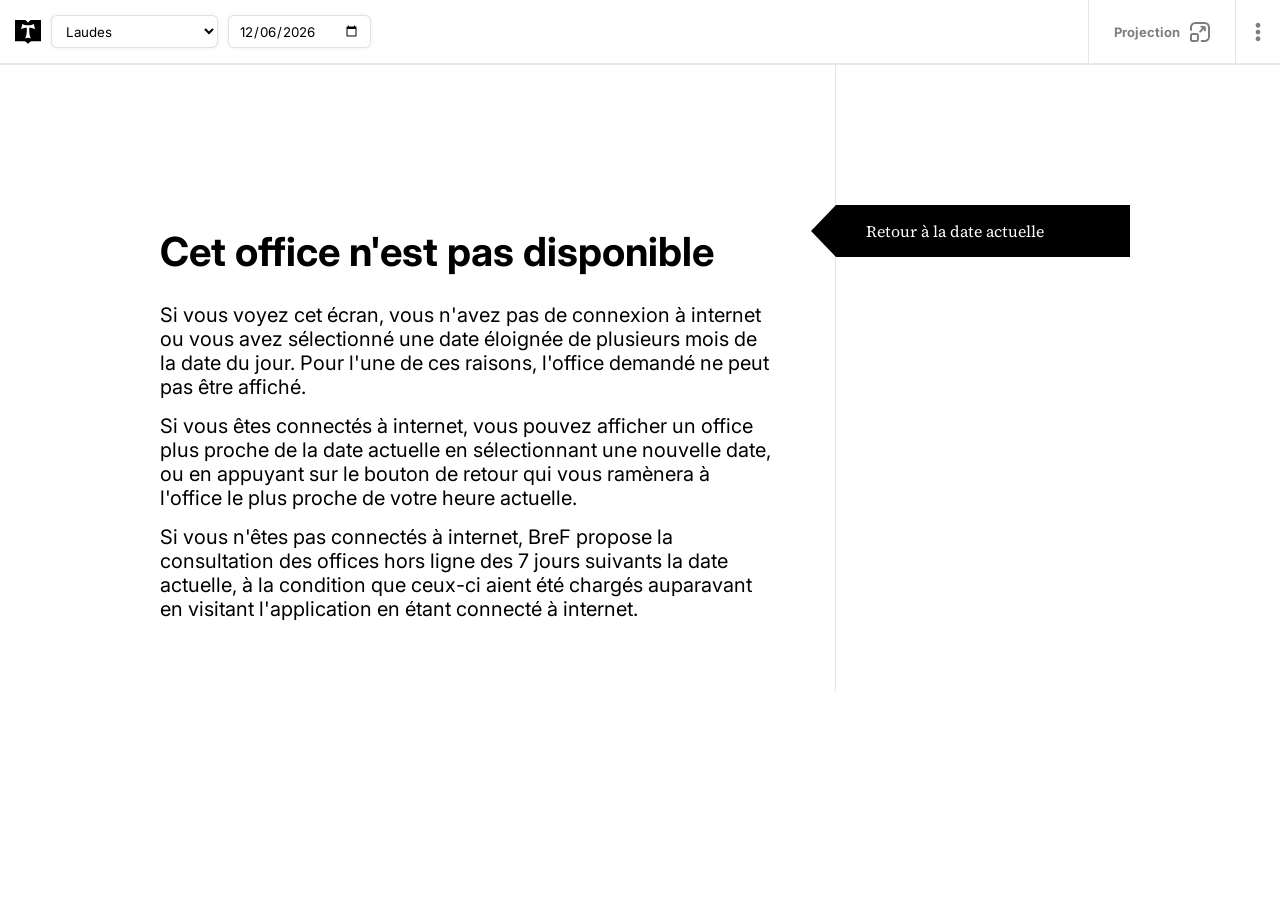
==== index.html @ ff59dc6c "Fixes for initial scroll" ====
<!doctype html>
<html lang="fr">
<head>
  <meta charset="utf-8">
  <title>Bréviaire Franciscain</title>
  <meta name="description" content="Bréviaire et liturgie de la famille franciscaine en francais. ">
  <link rel="manifest" href="sanctoral.webmanifest" />
  <link rel="icon" type="image/png" href="img/favicon.png" />
  <meta name="viewport" content="width=device-width, initial-scale=1, maximum-scale=1.0, user-scalable=0" />

  <link rel="stylesheet" href="css/projection.css">
  <link rel="stylesheet" href="css/responsive.css">
  <link rel="stylesheet" href="https://fonts.googleapis.com/css2?family=Material+Symbols+Outlined:opsz,wght,FILL,GRAD@40,300,0,0" />
</head>

<body>
  <script src="js/jquery-3.6.0.js"></script>
  <script src="js/psaumes_invitatoire.js"></script>
  <script src="js/sanctoral_functions.js"></script>
  <script src='js/missel_functions.js'></script>
  <script src="js/breviaire.js"></script>
  <script src="js/main.js"></script>
  <script src='js/scroll.js'></script>
  <script src="js/form.js"></script>
  <div id="global">
    <div class="main_site">
      <div class="top_bar">
        <div class="left">
          <svg id="logo" width="26" height="24" viewBox="0 0 26 24" fill="none" xmlns="http://www.w3.org/2000/svg">
            <path fill-rule="evenodd" clip-rule="evenodd" d="M0 0H9.27439C10.0835 0 11.9549 0.546443 13.0395 2.7189C14.1175 0.546443 15.9776 0 16.7818 0H26V21.2H16.7818C15.446 21.2 13.8081 22.9322 13.0793 23.8936V24L13.0395 23.9465L13 24V23.8942C12.267 22.9329 10.6186 21.2 9.27439 21.2H0V0ZM11.8032 7.70478C11.8032 7.70478 12.3945 14.571 10 18.5C11.781 17.6918 13.939 17.6037 16 18.5C13.6055 14.571 14.3553 7.70478 14.3553 7.70478C16.5321 7.41375 20.2927 9.14483 20.2927 9.14483C20.2927 9.14483 19.0209 6.98904 19.01 4C16.13 5.71997 10.0325 5.71997 7.14854 4C7.13766 6.98904 5.86585 9.14483 5.86585 9.14483C5.86585 9.14483 9.62643 7.41375 11.8032 7.70478Z" fill="var(--liturgical-color)"/>
          </svg>
          <select id="office" name="office">
            <option value="messes">Messe</option>
            <option value="lectures">Office des Lectures</option>
            <option value="laudes">Laudes</option>
            <option value="tierce">Tierce</option>
            <option value="sexte">Sexte</option>
            <option value="none">None</option>
            <option value="vepres">Vêpres</option>
            <option value="complies">Complies</option>
          </select>
          <input type="date" id="date" name="date">
        </div>
        <div class="right">
          <!--div class="option">
            <input type="button" id="hymne_toggle" value="Afficher Hymne">
          </div-->
          <div class="icon" id="projection">
            <div class="name">Projection</div>
            <svg width="20" height="20" viewBox="0 0 20 20" fill="none" xmlns="http://www.w3.org/2000/svg">
              <path d="M2.52848 12.0651H6.40631C7.25048 12.0651 7.93479 12.9093 7.93479 13.5936V17.4714C7.93479 18.3156 7.25054 18.9999 6.40631 18.9999H2.52848C1.68432 18.9999 1 18.1558 1 17.4714V13.5936C1 12.7494 1.68425 12.0651 2.52848 12.0651Z" stroke="black" stroke-width="2" stroke-linecap="round" stroke-linejoin="round"/>
              <path d="M1.00012 8.10513V5.26322C1.00012 4.1325 1.44926 3.04815 2.24869 2.24857C3.04827 1.44918 4.13269 1 5.26334 1H14.737C15.8677 1 16.9519 1.44913 17.7515 2.24857C18.5509 3.04815 19 4.13257 19 5.26322V14.7369C19 15.8676 18.5509 16.9518 17.7515 17.7514C16.9519 18.5507 15.8675 18.9999 14.7368 18.9999H11.6801" stroke="black" stroke-width="2" stroke-linecap="round" stroke-linejoin="round"/>
              <path d="M14.459 5.23777L10.2463 9.45678" stroke="black" stroke-width="2" stroke-linecap="round" stroke-linejoin="round"/>
              <path d="M15.0147 8.26934L14.7432 5.81875C14.7201 5.59661 14.6216 5.389 14.4642 5.23044C14.3068 5.07187 14.1 4.97185 13.8778 4.94723L11.4272 4.67565" stroke="black" stroke-width="2" stroke-linecap="round" stroke-linejoin="round"/>
            </svg>
          </div>
          <div class="icon" id="plus">
            <svg id="submenu" xmlns="http://www.w3.org/2000/svg" height="24" width="24"><path d="M12.025 21.15q-1 0-1.7-.7t-.7-1.675q0-1 .7-1.7t1.675-.7q1 0 1.688.7.687.7.687 1.7 0 .975-.687 1.675-.688.7-1.663.7Zm0-6.775q-1 0-1.7-.7T9.625 12q0-1 .7-1.688.7-.687 1.675-.687 1 0 1.688.687.687.688.687 1.663 0 1-.687 1.7-.688.7-1.663.7Zm0-6.75q-1 0-1.7-.713-.7-.712-.7-1.687 0-1 .7-1.688.7-.687 1.675-.687 1 0 1.688.687.687.688.687 1.688 0 .975-.687 1.687-.688.713-1.663.713Z"/></svg>
            <div class="dropdown">
              <span class="dropdown_element" onclick="update_office_credits()">Informations</span>
              <!--a href="">Conditions générales d'utilisation</a-->
              <!--a href="">Mentions légales</a-->
              <span class="dropdown_element" onclick="install_prompt()">Installer</span>
              <span class="dropdown_element" onclick="toggleTheme()">Mode Clair / Sombre</span>
              <span id="menuZoom" class="menuZoom dropdown_element"><p>Taille du texte </p>
                <svg xmlns="http://www.w3.org/2000/svg" onclick="zoom_in()" class="topMenu" width="24" height="24" viewBox="0 0 24 24" fill="none" stroke="#000000" stroke-width="1" stroke-linecap="round" stroke-linejoin="round"><circle cx="11" cy="11" r="8"></circle><line x1="21" y1="21" x2="16.65" y2="16.65"></line><line x1="11" y1="8" x2="11" y2="14"></line><line x1="8" y1="11" x2="14" y2="11"></line></svg>
                <svg xmlns="http://www.w3.org/2000/svg" onclick="zoom_out()" class="topMenu" width="24" height="24" viewBox="0 0 24 24" fill="none" stroke="#000000" stroke-width="1" stroke-linecap="round" stroke-linejoin="round"><circle cx="11" cy="11" r="8"></circle><line x1="21" y1="21" x2="16.65" y2="16.65"></line><line x1="8" y1="11" x2="14" y2="11"></line></svg>
              </li>
            </div>
          </div>
        </div>
      </div>
      <div class="menu-mobile">
        <div class="left">
          <svg id="logo" width="26" height="24" viewBox="0 0 26 24" fill="none" xmlns="http://www.w3.org/2000/svg">
            <path fill-rule="evenodd" clip-rule="evenodd" d="M0 0H9.27439C10.0835 0 11.9549 0.546443 13.0395 2.7189C14.1175 0.546443 15.9776 0 16.7818 0H26V21.2H16.7818C15.446 21.2 13.8081 22.9322 13.0793 23.8936V24L13.0395 23.9465L13 24V23.8942C12.267 22.9329 10.6186 21.2 9.27439 21.2H0V0ZM11.8032 7.70478C11.8032 7.70478 12.3945 14.571 10 18.5C11.781 17.6918 13.939 17.6037 16 18.5C13.6055 14.571 14.3553 7.70478 14.3553 7.70478C16.5321 7.41375 20.2927 9.14483 20.2927 9.14483C20.2927 9.14483 19.0209 6.98904 19.01 4C16.13 5.71997 10.0325 5.71997 7.14854 4C7.13766 6.98904 5.86585 9.14483 5.86585 9.14483C5.86585 9.14483 9.62643 7.41375 11.8032 7.70478Z" fill="var(--liturgical-color)"/>
          </svg>
          <div class="options">
            <select id="officeMob" name="office">
              <option value="messes">Messe</option>
              <option value="lectures">Lectures</option>
              <option value="laudes">Laudes</option>
              <option value="tierce">Tierce</option>
              <option value="sexte">Sexte</option>
              <option value="none">None</option>
              <option value="vepres">Vêpres</option>
              <option value="complies">Complies</option>
            </select>
          </div>
        </div>
        <div class="right">
          <svg id="multiple-choice" xmlns="http://www.w3.org/2000/svg" width="24" height="24" viewBox="0 0 24 24" fill="none" stroke="#000000" stroke-width="2.5" stroke-linecap="round" stroke-linejoin="round"><circle cx="12" cy="12" r="10"></circle><line x1="12" y1="16" x2="12" y2="12"></line><line x1="12" y1="8" x2="12.01" y2="8"></line></svg>
          <svg id="calendar" xmlns="http://www.w3.org/2000/svg" height="24" width="24"><path d="M5.075 22.2q-.95 0-1.612-.662-.663-.663-.663-1.613V6.075q0-.95.663-1.613.662-.662 1.612-.662H6v-2h2.15v2h7.7v-2H18v2h.925q.95 0 1.613.662.662.663.662 1.613v6.05h-2.275V10H5.075v9.925H12V22.2Zm17.275-4.9-2.3-2.3.725-.725q.3-.325.787-.325.488 0 .788.325l.725.725q.325.3.325.787 0 .488-.325.788ZM14 23.35v-2.325l5.35-5.325 2.3 2.3-5.325 5.35Z"/></svg>
          <svg id="menu-mobile" xmlns="http://www.w3.org/2000/svg" height="24" width="24"><path d="M12 20.275q-.85 0-1.475-.612-.625-.613-.625-1.488 0-.85.625-1.463Q11.15 16.1 12 16.1q.875 0 1.488.612.612.613.612 1.463 0 .875-.612 1.488-.613.612-1.488.612Zm0-6.175q-.85 0-1.475-.625Q9.9 12.85 9.9 12q0-.875.625-1.488Q11.15 9.9 12 9.9q.875 0 1.488.612.612.613.612 1.488 0 .85-.612 1.475-.613.625-1.488.625Zm0-6.2q-.85 0-1.475-.613Q9.9 6.675 9.9 5.825q0-.875.625-1.488.625-.612 1.475-.612.875 0 1.488.612.612.613.612 1.488 0 .85-.612 1.462Q12.875 7.9 12 7.9Z"/></svg>
        </div>
      </div>

      <div class="sous-menu-mobile">
        <div class="office_sommaire"></div>
      </div>

      <div style="display: flex;" class="office_choice"></div>
      <div class="main_content">
        <div class="content_child container_site" id="global_container" style="font-size: 20px">
          <div class="office_biographie"></div>
          <div id="firstScroll"></div>
          <div class="office_titre"></div>
          <div class="office_content"></div>
        </div>
        <div class="content_child container_menu_site">
          <div class="office_titre"></div>
          <div class="office_sommaire"></div>
        </div>
      </div>
    </div>
    <div class="full_screen displayNone">
      <div id="stop_projection">
        Appuyer sur <span>ECHAP</span> pour quitter
      </div>

      <div class="office_titre"></div>
      <div class="office_content">
      </div>
    </div>

    <aside id="calendar-pop" class="popup">
      <span class="close"></span>
      <h4>Choisir une date :</h4>
      <input type="date" id="dateMob" name="date">
    </aside>
    <aside id="multiple-choice-pop" class="popup">
      <span class="close"></span>
      <h4>Choisir un office :</h4>
      <div class="office_choice_mob"></div>
    </aside>
    <aside id="menu-pop" class="popup">
      <span class="close"></span>
      <svg id="logo" width="26" height="24" viewBox="0 0 26 24" fill="none" xmlns="http://www.w3.org/2000/svg">
        <path fill-rule="evenodd" clip-rule="evenodd" d="M0 0H9.27439C10.0835 0 11.9549 0.546443 13.0395 2.7189C14.1175 0.546443 15.9776 0 16.7818 0H26V21.2H16.7818C15.446 21.2 13.8081 22.9322 13.0793 23.8936V24L13.0395 23.9465L13 24V23.8942C12.267 22.9329 10.6186 21.2 9.27439 21.2H0V0ZM11.8032 7.70478C11.8032 7.70478 12.3945 14.571 10 18.5C11.781 17.6918 13.939 17.6037 16 18.5C13.6055 14.571 14.3553 7.70478 14.3553 7.70478C16.5321 7.41375 20.2927 9.14483 20.2927 9.14483C20.2927 9.14483 19.0209 6.98904 19.01 4C16.13 5.71997 10.0325 5.71997 7.14854 4C7.13766 6.98904 5.86585 9.14483 5.86585 9.14483C5.86585 9.14483 9.62643 7.41375 11.8032 7.70478Z" fill="var(--liturgical-color)"></path>
      </svg>

      <ul>
        <li><span class="dropdown_element" onclick="update_office_credits()">Informations</span></li>
        <li><span class="dropdown_element" onclick="install_prompt()">Installer</span></li>
        <li><span class="dropdown_element" onclick="toggleTheme()">Mode Clair / Sombre</span></li>
        <li class="menuZoom"><p>Taille du texte </p>
          <svg xmlns="http://www.w3.org/2000/svg" onclick="zoom_in()" class="topMenu" width="30" height="30" viewBox="0 0 24 24" fill="none" stroke="#000000" stroke-width="2" stroke-linecap="round" stroke-linejoin="round" style="filter: invert(var(--filter-value))"><circle cx="11" cy="11" r="8"></circle><line x1="21" y1="21" x2="16.65" y2="16.65"></line><line x1="11" y1="8" x2="11" y2="14"></line><line x1="8" y1="11" x2="14" y2="11"></line></svg>
          <svg xmlns="http://www.w3.org/2000/svg" onclick="zoom_out()" class="topMenu" width="30" height="30" viewBox="0 0 24 24" fill="none" stroke="#000000" stroke-width="2" stroke-linecap="round" stroke-linejoin="round" style="filter: invert(var(--filter-value))"><circle cx="11" cy="11" r="8"></circle><line x1="21" y1="21" x2="16.65" y2="16.65"></line><line x1="8" y1="11" x2="14" y2="11"></line></svg>
        </li>
      </ul>

    </aside>
    <div id="background"></div>
  </div>
</body>

</html>
---- css/projection.css ----
@import url('https://fonts.googleapis.com/css2?family=Inter:wght@400;700&display=swap');
@import url('https://fonts.googleapis.com/css2?family=Source+Serif+Pro:ital,wght@0,400;0,700;1,400;1,700&display=swap');

* {
  box-sizing: border-box;
  scroll-behavior: smooth;
}

:root {
  --border: #E6E6E6;
  --grey: #888888;
  --background-color: #ffffff;
  --text-color: #000000;
  --filter-value: 0;
  --shadow-color: #ebebebf5;
  --menu-color: #ffffff;
  --alt-menu-color: #f5f5f5;
  --hover-color: #dadada;
  --liturgical-white: rgb(226, 154, 0);
  --liturgical-green: rgb(0, 126, 48);
  --liturgical-red: rgb(171, 44, 44);
  --liturgical-purple: rgb(97, 44, 102);
  --liturgical-pink: rgb(204, 53, 166);
  --liturgical-default: rgb(0, 0, 0);
}

[data-theme="dark"] {
  --border: #303030; 
  --background-color: #121212;
  --text-color: #e0e0e0;
  --filter-value: 1;
  --shadow-color: #404040f5; 
  --menu-color: #333333;
  --alt-menu-color: #1f1f1f;
  --hover-color: #2c2c2c;
  --liturgical-white: rgb(255, 175, 55);
  --liturgical-green: rgb(11, 193, 99);
  --liturgical-red: rgb(225, 69, 69);
  --liturgical-purple: rgb(192, 45, 192);
  --liturgical-pink: rgb(255, 75, 255);
  --liturgical-default: rgb(217, 217, 217);
}

/*Liturgical color changes*/
.color_liturgy_white{
  --liturgical-color: rgb(226, 154, 0);
  --liturgical-color-alt: var(--liturgical-white);
}

.color_liturgy_green{
  --liturgical-color: rgb(0, 126, 48);
  --liturgical-color-alt: var(--liturgical-green);
}

.color_liturgy_red{
  --liturgical-color: rgb(171, 44, 44);
  --liturgical-color-alt: var(--liturgical-red);
}

.color_liturgy_purple{
  --liturgical-color: rgb(97, 44, 102);
  --liturgical-color-alt: var(--liturgical-purple);
}

.color_liturgy_pink{
  --liturgical-color: rgb(204, 53, 166);
  --liturgical-color-alt: var(--liturgical-pink);
}

.color_liturgy_default{
  --liturgical-color: rgb(0, 0, 0);
  --liturgical-color-alt: var(--liturgical-default);
}


html {
  overscroll-behavior: contain;
}

body{
  font-family: 'Inter', sans-serif;
  margin: 0px;
  background-color: var(--background-color);
  color: var(--text-color);
}

input, select {
  cursor: pointer;
  border-radius: 6px;
  border: 1px solid rgb(64 68 82 / 16%);
  box-shadow: rgb(0 0 0 / 0%) 0px 0px 0px 0px, rgb(64 68 82 / 8%) 0px 0px 5px 0px;
  height: 33px;
  padding: 0 10px;
  transition: background-color 0.24s ease 0s, box-shadow 0.24s ease 0s, border-color 0.24s ease 0s;
  font-family: 'Inter', sans-serif;
  outline: none;
  color: var(--text-color);
  background-color: var(--menu-color);
}

input[type="button"] {
  background-color: #ffffff;
}

input:hover, select:hover {
  box-shadow: rgba(64, 68, 82, 0.05) 0px 3px 9px 0px, rgba(64, 68, 82, 0.05) 0px 0px 5px 0px;
}

input:focus, select:focus {
  box-shadow: 0 0 0 0 transparent, rgb(64 68 82 / 16%) 0 0 0 1px, 0 0 0 3px rgba(0, 0, 0, 0.36), 0 0 0 0 transparent;
  0 0 transparent;
  border-color: #ffffff;
}

label {
  cursor: pointer;
}

p {
  margin-top: 15px;
  margin-bottom: 0;
}

/*Projection and full screen styles*/
.full_screen {
  height: 100%;
  width: 100%;
  top: 0;
  overflow: scroll;

  -ms-overflow-style: none;  /* IE and Edge */
  scrollbar-width: none;  /* Firefox */

  padding: 60px;
  padding-bottom: 300px;
  color: #ffffff;
  background: #000000;
  z-index: 9999;
  position: absolute;
}

.full_screen::-webkit-scrollbar {
  display: none;
}

.displayNone{
  display: none;
}

.full_screen .text_part {
  font-family: 'Inter', sans-serif;
  font-size: 40px;
}

.full_screen .verse_number {
  font-size: 30px;
  color: rgb(255 255 255 / 35%)!important;
}

.full_screen .office_titre h1 {
  font-size: 100px;
}

.full_screen .office_titre h2 {
  font-size: 50px;
  padding-bottom: 80px;
  color: gray;
}

#stop_projection {
  opacity: .5;
  cursor: pointer;
  text-align: right;
}

#stop_projection span {
  background-color: #fff;
  color: black;
  border-radius: 8px;
  font-size: 12px;
  padding: 5px;
  display: inline-block;
  vertical-align: middle;
}

/*Main page styles*/
.office_choice input[type="radio"] {
  display: none!important;
}

.office_choice p {
  margin: 0;
  font-style: italic;
}

.office_choice p:nth-child(1) {
  text-transform: uppercase;
  font-style: normal;
}

.office_choice label {
  font-family: 'Source Serif Pro', Serif;
  font-size: 14px;
  opacity: .5;
  padding: 20px 10px 17px 10px;
  border-bottom: 3px solid var(--alt-menu-color);
  transition: .3s opacity ease;
}

.office_choice input:checked + label {
  opacity: 1;
  border-bottom: 3px solid var(--text-color);
}

.office_choice label:hover {
  opacity: 1;
}

.psaume_invitatoire_select {
  /*display: none;*/
  font-family: 'Inter', sans-serif;
  font-weight: inherit;
  padding: 0px;
  padding-right: 50px;
  height: auto;
  font-size: inherit;
  border: 0px solid #ffffff;
  -webkit-appearance: none;
  -moz-appearance: none;
  appearance: none;
  background: url("data:image/svg+xml,%3Csvg version='1.1' id='Capa_1' xmlns='http://www.w3.org/2000/svg' xmlns:xlink='http://www.w3.org/1999/xlink' x='0px' y='0px' width='284.929px' height='284.929px' viewBox='0 0 284.929 284.929' style='enable-background:new 0 0 284.929 284.929;' xml:space='preserve'%3E%3Cg%3E%3Cpath d='M282.082,76.511l-14.274-14.273c-1.902-1.906-4.093-2.856-6.57-2.856c-2.471,0-4.661,0.95-6.563,2.856L142.466,174.441 L30.262,62.241c-1.903-1.906-4.093-2.856-6.567-2.856c-2.475,0-4.665,0.95-6.567,2.856L2.856,76.515C0.95,78.417,0,80.607,0,83.082 c0,2.473,0.953,4.663,2.856,6.565l133.043,133.046c1.902,1.903,4.093,2.854,6.567,2.854s4.661-0.951,6.562-2.854L282.082,89.647 c1.902-1.903,2.847-4.093,2.847-6.565C284.929,80.607,283.984,78.417,282.082,76.511z' fill='rgb(120, 120, 120)'/%3E%3C/g%3E%3C/svg%3E") 98% / 6% no-repeat;
  background-color: inherit;
  color: inherit;
}


.main_content {
  display: flex;
  max-width: 980px;
  margin: auto;
}

.container_site {
  margin-top: 10px;
  padding-top: 190px;
  padding-bottom: 70px;
  padding-right: 60px;
  padding-left: 10px;
  overflow-y: scroll;
  width: 70%;
  -ms-overflow-style: none;
  scrollbar-width: none;
  border-right: 1px solid var(--border);
  height: 100%;
}

#introduction p:nth-child(1) {
  margin-top: 0;
}

.container_site::-webkit-scrollbar {
  display: none;
}

.container_menu_site {
  width: 30%;
  padding-left: 30px;
  padding-top: 25px;
  margin-top: 135px;
  top: 135px;
  position: sticky;
  height: 100%;

}

.office_titre h1 {
  margin-top: 40px;
  font-size: 20px;
}
.office_titre h2 {
  margin-top: 5px;
  font-weight: 400;
  font-size: 18px;
  color: #6e6e6e;
  margin-bottom: 0px;
}

.office_sommaire ul {
  margin-top: 45px;
  list-style: none;
  padding: 0;
}

@media (min-width: 900px) {

.office_sommaire a.anchor_selected {
  color: #ffffff;
}

.office_sommaire a.anchor_selected::after {
  width: 30px;
  height: 100%;
  position: absolute;
  left: -30px;
  content: '';
  background-color: var(--liturgical-color);
  top: 0;
}



.color_liturgy_white .office_sommaire a.anchor_selected::before{
  background-image: url("../img/polygon_white.svg");
}

.color_liturgy_green .office_sommaire a.anchor_selected::before{
  background-image: url("../img/polygon_green.svg");
}

.color_liturgy_red .office_sommaire a.anchor_selected::before{
  background-image: url("../img/polygon_red.svg");
}

.color_liturgy_purple .office_sommaire a.anchor_selected::before{
  background-image: url("../img/polygon_purple.svg");
}

.color_liturgy_pink .office_sommaire a.anchor_selected::before {
  background-image: url("../img/polygon_pink.svg");
}

.color_liturgy_default .office_sommaire a.anchor_selected::before {
  background-image: url("../img/polygon_default.svg");
}

}


.office_sommaire a.anchor_selected::before {
  content: '';
  height: 100%;
  width: 40px;
  position: absolute;
  background-size: contain;
  background-repeat: no-repeat;
  background-position: right;
  left: -70px;
  top: 0;
}

.office_sommaire a {
  font-family: 'Source Serif Pro', Serif;
  font-size: 16px;
  padding: 15px 0;
  display: block;
  color: var(--grey);
  text-decoration: none;
  position: relative;
}



.office_text {
  font-family: 'Source Serif Pro', Serif;
  /*font-size: 20px;*/
}

#firstScroll {
  scroll-margin-top: 145px;
}

.biographie {
  font-family: 'Source Serif Pro', Serif;
  font-size: 90%;
  line-height: 1.5;
  text-align: justify;
  margin-top: 0px!important;
  padding-bottom: 20px;
}

.biographie h2 {
  margin-top: 0px !important;
  text-align: left;
}


.text_part {
  scroll-margin-top: calc(155px + 50px);
  margin-top: 60px;
}

.text_part h2 {
  font-family: 'Inter', sans-serif;
  margin-top: 40px;
}

.text_part h3 {
  font-family: 'Inter', sans-serif;
}

.top_bar .right {
  display: flex;
  align-items: center;
  position: relative;
}

.contenu_additionnel p{
  margin-top: 50px;
}

.top_bar .left {
  align-items: center;
  display: flex;
  gap: 10px;
  position: relative;
}

#plus {
  position: relative;
}

.dropdown {
  display: none;
  position: fixed;
  top: 64px;
  background-color: var(--background-color);
  right: 0;
  width: 200px;
  box-shadow: 0 5px 16px 0px #0000000d;
  border-radius: 0px 0px 6px 6px;
  padding: 10px;
}

.dropdown.active {
  display: block;
}

.dropdown_element {
  padding: 10px;
  display: block;
  text-decoration: none;
  color: var(--text-color);
  font-weight: 400;
  border-radius: 6px;
}

.dropdown_element:hover {
  background-color: var(--hover-color);
}

.dropdown_element p {
  margin: 4px 0px;
}

#plus svg {
  user-select: none;
}

.full_screen .liturgical_symbol {
  color: #ffffff;
}

.top_bar .option {
  margin-right: 20px;
}

/*#psaume_invitatoire_select {
  display: none;
}*/

/*.office_laudes #psaume_invitatoire_select {
  display: inline-block;
}*/

.top_bar .icon {
  display: flex;
  gap: 10px;
  color: var(--text-color);
  font-weight: bold;
  cursor: pointer;
  font-size: 13px;
  align-items: center;
  border-left: 1px solid var(--border);
  height: 64px;
  padding: 0 25px;
}

.top_bar .icon .name, .top_bar .icon svg {
  opacity: .5;
  transition: .3s opacity ease, .3s background-color ease;

}

.top_bar .icon svg {
  filter: invert(var(--filter-value));
}

.top_bar .icon:hover .name, .top_bar .icon:hover svg {
  opacity: 1;
}

.top_bar .icon#plus {
  padding: 0 10px;
}

.top_bar .icon:hover {
  opacity: 1;
}

.office_choice {
  gap: 30px;
  padding: 0 20px;
  background-color: var(--alt-menu-color);
  border-bottom: 1px solid var(--border);
  position: fixed;
  top: 64px;
  width: 100%;
  z-index: 1;
}

.top_bar {
  height: 64px;
  border-bottom: 1px solid var(--border);
  background-color: var(--background-color);
  display: flex;
  align-items: center;
  padding: 0 15px;
  gap: 8px;
  position: fixed;
  top: 0;
  width: 100%;
  justify-content: space-between;
  padding-right: 0;
  z-index: 10;
}

.menuZoom {
  display: grid;
  grid-template-columns: 64% 18% 18%;
  grid-template-rows: auto;
}

.topMenu {
  margin: 0px 10px;
  opacity: 1;
}

/*Anchors styles*/
.anchor_selected{
  background-color: var(--liturgical-color);
}

.verse_number{
  color: var(--liturgical-color-alt);
  font-size: 60%;
}

.liturgical_symbol{
  color: var(--liturgical-color-alt);
}
---- css/responsive.css ----
.menu-mobile, .sous-menu-mobile, .main_content .container_site .office_titre {
    display: none;
}

aside {
    display: none;
}

@media (max-width: 900px) {

    aside {
        display: block;
    }

    #firstScroll {
        scroll-margin-top: 100px;
      }

    .text_part {
        scroll-margin-top: 120px;
        margin-top: 70px;
      }

      .text_part h2 {
        margin-top: 40px;
      }

    .container_site .office_titre {
        display: block!important;
        margin-bottom: 0px;
    }

    .office_titre h1 {
        font-size: 28px;
    }

    .menu-mobile {
        height: 50px;
        width: 100%;
        position: fixed;
        top: 0;
        background: var(--background-color);
        box-shadow: 0px 1px 0px var(--shadow-color);
        display: flex;
        align-items: center;
        justify-content: space-between;
        padding: 0 15px;
        z-index: 10;
    }

    .top_bar {
        display: none;
    }

    .office_choice, .container_menu_site {
        display: none!important;
    }

    .container_site {
        width: 100%;
        padding: 15px;
        padding-top: 130px;
    }

    .sous-menu-mobile {
        position: fixed;
        top: 50px;
        display: block;
        height: 50px;
        background: var(--background-color);
        box-shadow: 0px 1px 0px var(--shadow-color);
        width: 100%;
        padding: 0 10px;
    }

    .office_sommaire {
        overflow-x: scroll;
        -ms-overflow-style: none;  /* IE and Edge */
        scrollbar-width: none;  /* Firefox */
    }

    .office_sommaire::-webkit-scrollbar {
        display: none;
    }

    .sous-menu-mobile ul {
        display: flex;
        width: 100%;
        margin: 0;
    }

    .menu-mobile .left {
        display: flex;
        align-items: center;
        gap: 20px;
    }

    .menu-mobile .options {
        display: flex;
    }

    .options select {
        max-width: 115px;
    }

    .menu-mobile .right svg {
        opacity: .5;
        filter: invert(var(--filter-value));
    }

    .menu-mobile .right {
        display: flex;
        gap: 10px;
        align-items: center;
    }

    .office_sommaire a {
        padding: 15px 10px 12px 10px;
        white-space: nowrap;
    }

    .color_liturgy_green .office_sommaire a.anchor_selected::before, .color_liturgy_green .office_sommaire a.anchor_selected::after {
        display: none;
    }

    .anchor_selected {
        background-color: var(--background-color);
    }

    .office_sommaire a {
        border-bottom: 4px solid transparent;
    }

    .office_sommaire a.anchor_selected {
        color: var(--text-color);
        border-color: var(--liturgical-color);
    }

    .office_sommaire a.anchor_selected::before {
        display: none;
        width: 0px;
    }



    .office_choice_mob input[type="radio"] {
        display: none!important;
      }

      .office_choice_mob p {
        margin: 0;
        font-style: italic;
      }

      .office_choice_mob p:nth-child(1) {
        text-transform: uppercase;
        font-style: normal;
      }

      .office_choice_mob label {
        font-family: 'Source Serif Pro', Serif;
        font-size: 16px;
        color: gray;
        margin: 5px;
        /*padding: 20px 10px 17px 10px;*/
        /*border-bottom: 3px solid #F5F5F5;*/
        transition: .3s color ease;
      }

      .office_choice_mob input[type="radio"]:checked+label {

        background-color: #c7c7c7;
        color: var(--text-color)
        /*border-bottom: 3px solid #000;*/
      }




    #background {
        position: fixed;
        z-index: 9998;
        background-color: #000000;
        height: 100%;
        width: 100%;
        top: 0;
        opacity: .7;
        display: none;
    }

    .popup {
        position: fixed;
        bottom: 0;
        z-index: 9999;
        background-color: var(--background-color);
        color: var(--text-color);
        width: 100%;
        padding: 40px;
        border-radius: 12px 12px 0px 0;
    }

    .popup h4 {
        margin-top: 0;
    }

    .popup input {
        width: 100%;
    }

    aside.popup {
        transition: .3s transform ease;
        transform: translateY(100%);
    }

    body.calendar-open aside#calendar-pop, body.setting-open aside#setting-pop, body.multiple-choice-open aside#multiple-choice-pop {
        transform: translateY(0%);
    }

    body.background-open #background{
        display: block;
    }

    #menu-pop {
        top: 0;
        right: 0;
        transform: translate(100%, 0);
        width: 80%;
        border-radius: 0px;
        padding: 0;
    }

    #menu-pop #logo {
        width: 70px;
        height: auto;
        margin: 20px;
    }

    #menu-pop span {
        display: block;
        color: var(--text-color);
        padding: 18px 20px;
        font-size: 16px;
        font-weight: bold;
        text-decoration: none;
        /* margin: 8px 0; */
    }

    #menu-pop p {
        color: var(--text-color);
        display: block;
        padding: 5px 20px;
        font-size: 16px;
        font-weight: bold;
        text-decoration: none;
        margin: 13px 0;
    }

    .topMenu {
        margin: 12px 10px;

    }

    .menuZoom {
        display: grid;
        grid-template-columns: 64% 18% 18%;
        grid-template-rows: auto;
    }

    #menu-pop ul {
        border-top: 1px solid var(--shadow-color);
        padding: 0;
        list-style: none;
        margin: 0;
    }

    #menu-pop ul li {
        border-bottom: 1px solid var(--shadow-color);
    }

    #menu-pop ul li a {
        padding: 5px 20px;
    }

    body.menu-open #menu-pop {
        transform: translate(0%, 0);
    }

    span.close {
        background-image: url('../img/close.svg');
        background-size: contain;
        height: 30px;
        width: 30px;
        content: '';
        cursor: pointer;
        display: block;
        opacity: .5;
        position: absolute;
        right: 20px;
        top: 20px;
        padding: 0px !important;
        filter: invert(var(--filter-value));
    }

}
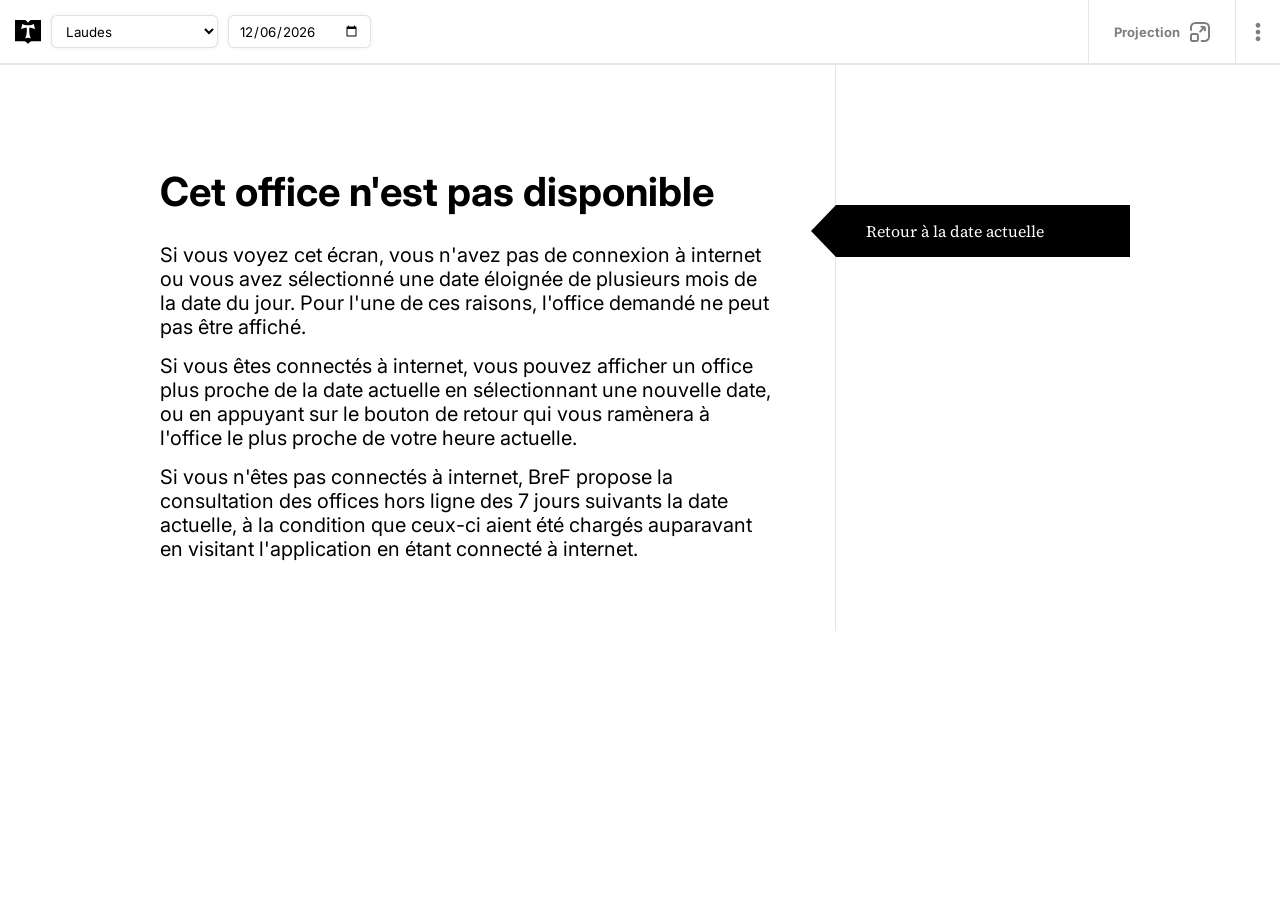
==== commit 620b069b: "Ajout consécrations à Marie" ====
--- a/index.html
+++ b/index.html
@@ -58,14 +58,13 @@
             <svg id="submenu" xmlns="http://www.w3.org/2000/svg" height="24" width="24"><path d="M12.025 21.15q-1 0-1.7-.7t-.7-1.675q0-1 .7-1.7t1.675-.7q1 0 1.688.7.687.7.687 1.7 0 .975-.687 1.675-.688.7-1.663.7Zm0-6.775q-1 0-1.7-.7T9.625 12q0-1 .7-1.688.7-.687 1.675-.687 1 0 1.688.687.687.688.687 1.663 0 1-.687 1.7-.688.7-1.663.7Zm0-6.75q-1 0-1.7-.713-.7-.712-.7-1.687 0-1 .7-1.688.7-.687 1.675-.687 1 0 1.688.687.687.688.687 1.688 0 .975-.687 1.687-.688.713-1.663.713Z"/></svg>
             <div class="dropdown">
               <span class="dropdown_element" onclick="update_office_credits()">Informations</span>
-              <!--a href="">Conditions générales d'utilisation</a-->
-              <!--a href="">Mentions légales</a-->
-              <span class="dropdown_element" onclick="install_prompt()">Installer</span>
+              <span class="dropdown_element" id="install_button" onclick="install_prompt()" style="display: none;">Installer</span>
               <span class="dropdown_element" onclick="toggleTheme()">Mode Clair / Sombre</span>
               <span id="menuZoom" class="menuZoom dropdown_element"><p>Taille du texte </p>
                 <svg xmlns="http://www.w3.org/2000/svg" onclick="zoom_in()" class="topMenu" width="24" height="24" viewBox="0 0 24 24" fill="none" stroke="#000000" stroke-width="1" stroke-linecap="round" stroke-linejoin="round"><circle cx="11" cy="11" r="8"></circle><line x1="21" y1="21" x2="16.65" y2="16.65"></line><line x1="11" y1="8" x2="11" y2="14"></line><line x1="8" y1="11" x2="14" y2="11"></line></svg>
                 <svg xmlns="http://www.w3.org/2000/svg" onclick="zoom_out()" class="topMenu" width="24" height="24" viewBox="0 0 24 24" fill="none" stroke="#000000" stroke-width="1" stroke-linecap="round" stroke-linejoin="round"><circle cx="11" cy="11" r="8"></circle><line x1="21" y1="21" x2="16.65" y2="16.65"></line><line x1="8" y1="11" x2="14" y2="11"></line></svg>
-              </li>
+              </span>
+              <span class="dropdown_element" onclick="update_office_consecrations()">Consécrations à Marie</span>
             </div>
           </div>
         </div>
@@ -141,12 +140,13 @@
 
       <ul>
         <li><span class="dropdown_element" onclick="update_office_credits()">Informations</span></li>
-        <li><span class="dropdown_element" onclick="install_prompt()">Installer</span></li>
+        <li><span class="dropdown_element" id="install_button" onclick="install_prompt()" style="display: none;">Installer</span></li>
         <li><span class="dropdown_element" onclick="toggleTheme()">Mode Clair / Sombre</span></li>
         <li class="menuZoom"><p>Taille du texte </p>
           <svg xmlns="http://www.w3.org/2000/svg" onclick="zoom_in()" class="topMenu" width="30" height="30" viewBox="0 0 24 24" fill="none" stroke="#000000" stroke-width="2" stroke-linecap="round" stroke-linejoin="round" style="filter: invert(var(--filter-value))"><circle cx="11" cy="11" r="8"></circle><line x1="21" y1="21" x2="16.65" y2="16.65"></line><line x1="11" y1="8" x2="11" y2="14"></line><line x1="8" y1="11" x2="14" y2="11"></line></svg>
           <svg xmlns="http://www.w3.org/2000/svg" onclick="zoom_out()" class="topMenu" width="30" height="30" viewBox="0 0 24 24" fill="none" stroke="#000000" stroke-width="2" stroke-linecap="round" stroke-linejoin="round" style="filter: invert(var(--filter-value))"><circle cx="11" cy="11" r="8"></circle><line x1="21" y1="21" x2="16.65" y2="16.65"></line><line x1="8" y1="11" x2="14" y2="11"></line></svg>
         </li>
+        <li><span class="dropdown_element" onclick="update_office_consecrations()">Consécrations à Marie</span></li>
       </ul>
 
     </aside>
--- a/css/projection.css
+++ b/css/projection.css
@@ -22,6 +22,7 @@
   --liturgical-purple: rgb(97, 44, 102);
   --liturgical-pink: rgb(204, 53, 166);
   --liturgical-default: rgb(0, 0, 0);
+  --color-scheme: light;
 }
 
 [data-theme="dark"] {
@@ -39,6 +40,7 @@
   --liturgical-purple: rgb(192, 45, 192);
   --liturgical-pink: rgb(255, 75, 255);
   --liturgical-default: rgb(217, 217, 217);
+  --color-scheme: dark;
 }
 
 /*Liturgical color changes*/
@@ -100,6 +102,10 @@
 
 input[type="button"] {
   background-color: #ffffff;
+}
+
+input[type="date"] {
+  color-scheme: var(--color-scheme);
 }
 
 input:hover, select:hover {
@@ -242,7 +248,7 @@
 
 .container_site {
   margin-top: 10px;
-  padding-top: 190px;
+  padding-top: 130px;
   padding-bottom: 70px;
   padding-right: 60px;
   padding-left: 10px;
@@ -379,13 +385,13 @@
 }
 
 .biographie h2 {
-  margin-top: 0px !important;
+  /*margin-top: 0px !important;*/
   text-align: left;
 }
 
 
 .text_part {
-  scroll-margin-top: calc(155px + 50px);
+  scroll-margin-top: calc(155px + 40px);
   margin-top: 60px;
 }
 
--- a/css/responsive.css
+++ b/css/responsive.css
@@ -59,7 +59,7 @@
     .container_site {
         width: 100%;
         padding: 15px;
-        padding-top: 130px;
+        padding-top: 100px;
     }
 
     .sous-menu-mobile {
